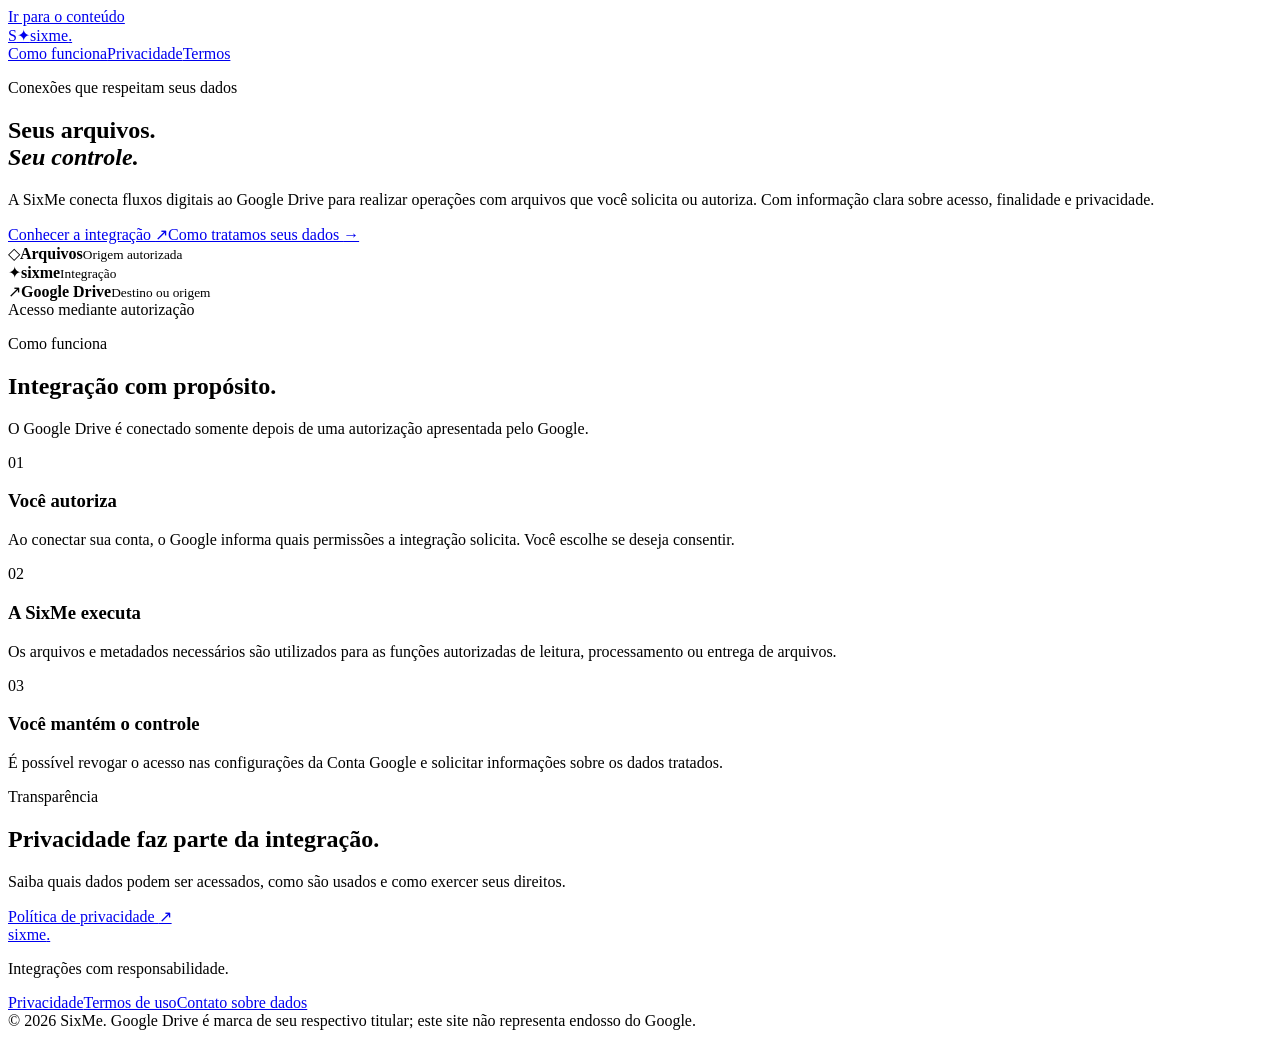
==== index.html @ 87212763 "feat: initialize public SixMe website for Google Drive integration" ====
<!doctype html>
<html lang="pt-BR">
<head>
  <meta charset="utf-8">
  <meta name="viewport" content="width=device-width,initial-scale=1">
  <meta name="theme-color" content="#071d2b">
  <meta name="description" content="SixMe: integrações com Google Drive para fluxos autorizados de arquivos. Conheça o serviço e nossas políticas.">
  <link rel="canonical" href="https://www.sixme.com.br/">
  <link rel="stylesheet" href="/assets/site.css">
  <title>SixMe — Integrações seguras de arquivos</title>
</head>
<body>
  <a class="skip" href="#conteudo">Ir para o conteúdo</a>
  <header class="site-header">
    <div class="wrap nav">
      <a class="brand" href="/" aria-label="SixMe, início"><span class="brand-icon" aria-hidden="true">S<span>✦</span></span><span>sixme<span class="brand-dot">.</span></span></a>
      <nav aria-label="Navegação principal"><a href="#como-funciona">Como funciona</a><a href="/privacidade/">Privacidade</a><a href="/termos/">Termos</a></nav>
    </div>
  </header>
  <main id="conteudo">
    <section class="hero wrap">
      <div class="hero-copy">
        <p class="eyebrow"><span class="pulse"></span> Conexões que respeitam seus dados</p>
        <h1>Seus arquivos.<br><em>Seu controle.</em></h1>
        <p class="lead">A SixMe conecta fluxos digitais ao Google Drive para realizar operações com arquivos que você solicita ou autoriza. Com informação clara sobre acesso, finalidade e privacidade.</p>
        <div class="hero-actions"><a class="btn" href="#como-funciona">Conhecer a integração <span aria-hidden="true">↗</span></a><a class="text-link" href="/privacidade/">Como tratamos seus dados <span aria-hidden="true">→</span></a></div>
      </div>
      <div class="visual" aria-label="Ilustração de fluxo de arquivos autorizado">
        <div class="visual-glow"></div>
        <div class="flow-tile tile-origin"><span class="tile-icon">◇</span><span><strong>Arquivos</strong><small>Origem autorizada</small></span></div>
        <div class="flow-line line-one"></div>
        <div class="flow-center"><span>✦</span><strong>sixme</strong><small>Integração</small></div>
        <div class="flow-line line-two"></div>
        <div class="flow-tile tile-drive"><span class="tile-icon">↗</span><span><strong>Google Drive</strong><small>Destino ou origem</small></span></div>
        <div class="flow-note"><span class="note-dot"></span> Acesso mediante autorização</div>
      </div>
    </section>
    <section id="como-funciona" class="section wrap">
      <div class="section-head"><p class="eyebrow">Como funciona</p><h2>Integração com propósito.</h2><p>O Google Drive é conectado somente depois de uma autorização apresentada pelo Google.</p></div>
      <div class="feature-grid">
        <article class="feature"><span class="feature-number">01</span><h3>Você autoriza</h3><p>Ao conectar sua conta, o Google informa quais permissões a integração solicita. Você escolhe se deseja consentir.</p></article>
        <article class="feature"><span class="feature-number">02</span><h3>A SixMe executa</h3><p>Os arquivos e metadados necessários são utilizados para as funções autorizadas de leitura, processamento ou entrega de arquivos.</p></article>
        <article class="feature"><span class="feature-number">03</span><h3>Você mantém o controle</h3><p>É possível revogar o acesso nas configurações da Conta Google e solicitar informações sobre os dados tratados.</p></article>
      </div>
    </section>
    <section class="wrap policy-strip"><div><p class="eyebrow">Transparência</p><h2>Privacidade faz parte da integração.</h2><p>Saiba quais dados podem ser acessados, como são usados e como exercer seus direitos.</p></div><a class="btn btn-outline" href="/privacidade/">Política de privacidade <span aria-hidden="true">↗</span></a></section>
  </main>
  <footer><div class="wrap footer-inner"><div><a class="brand footer-brand" href="/">sixme<span class="brand-dot">.</span></a><p>Integrações com responsabilidade.</p></div><div class="footer-links"><a href="/privacidade/">Privacidade</a><a href="/termos/">Termos de uso</a><a href="mailto:privacidade@sixme.com.br">Contato sobre dados</a></div></div><div class="wrap copyright">© 2026 SixMe. Google Drive é marca de seu respectivo titular; este site não representa endosso do Google.</div></footer>
</body>
</html>
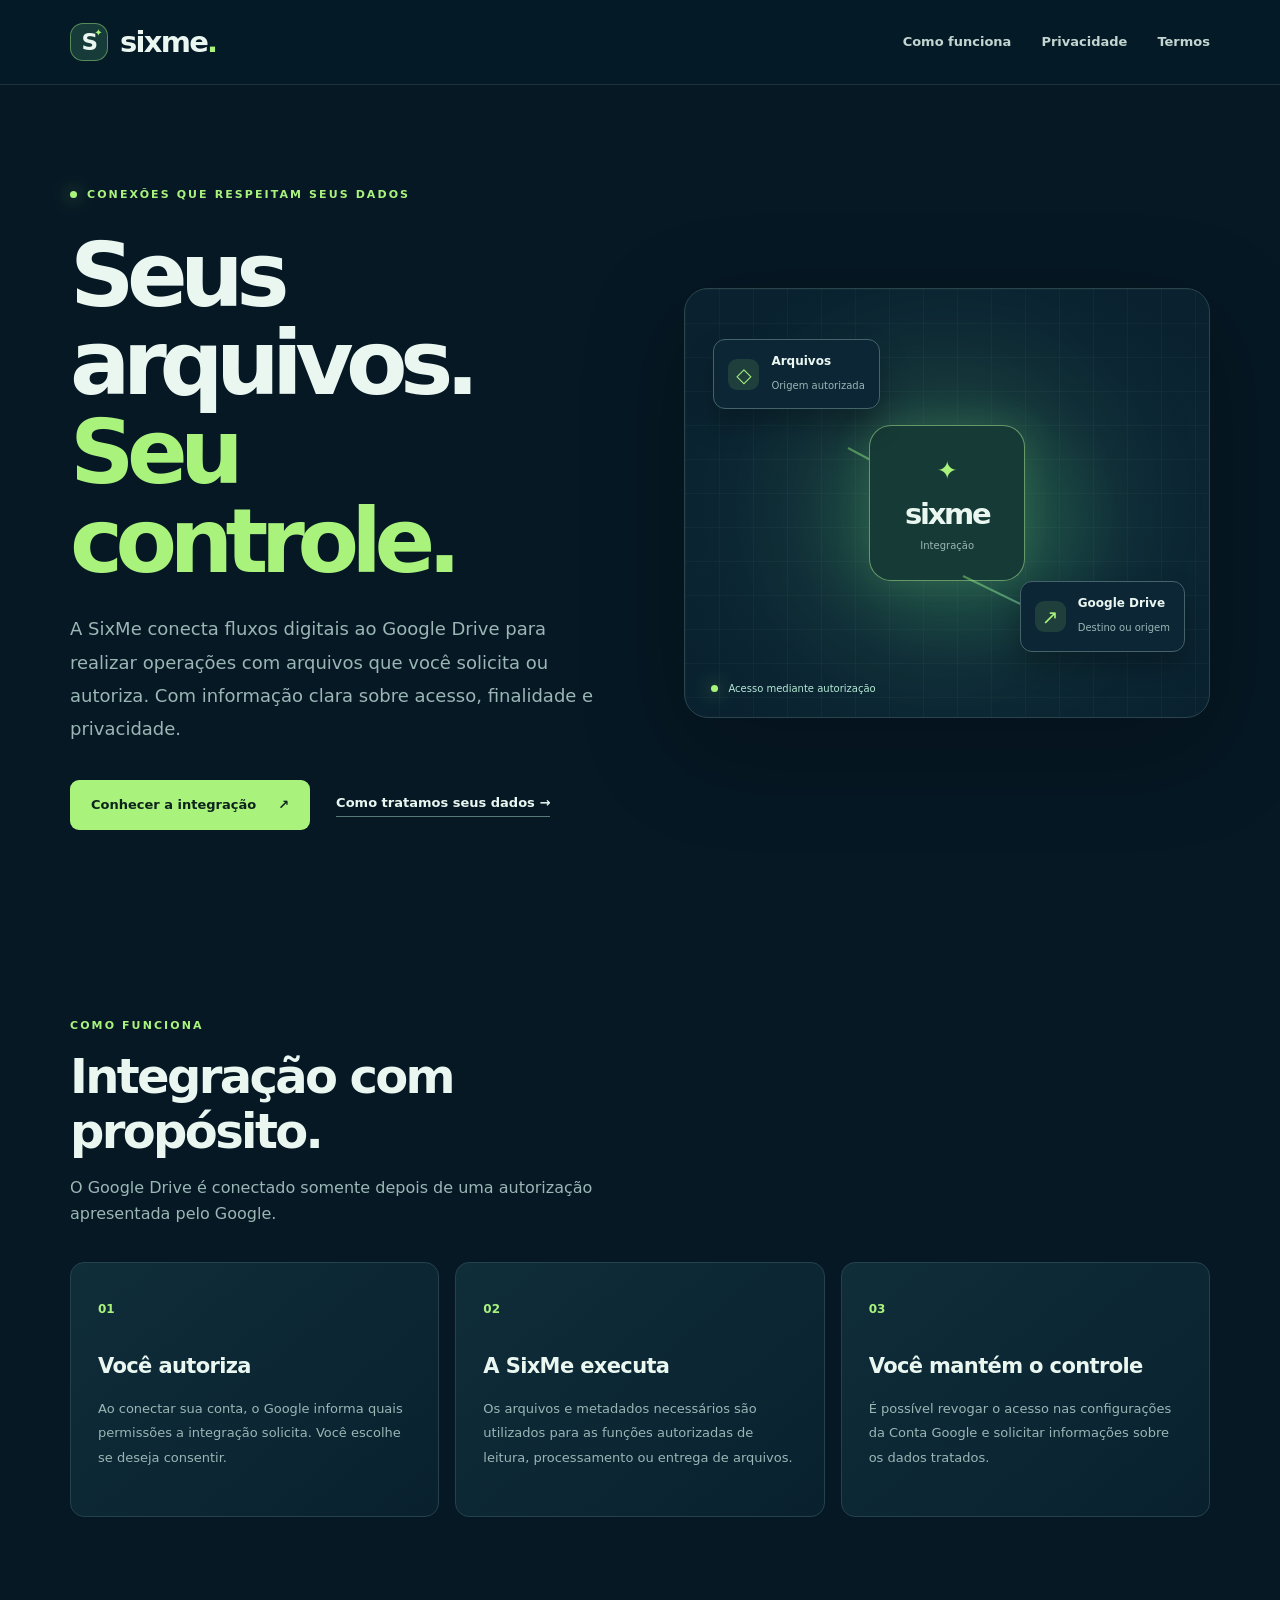
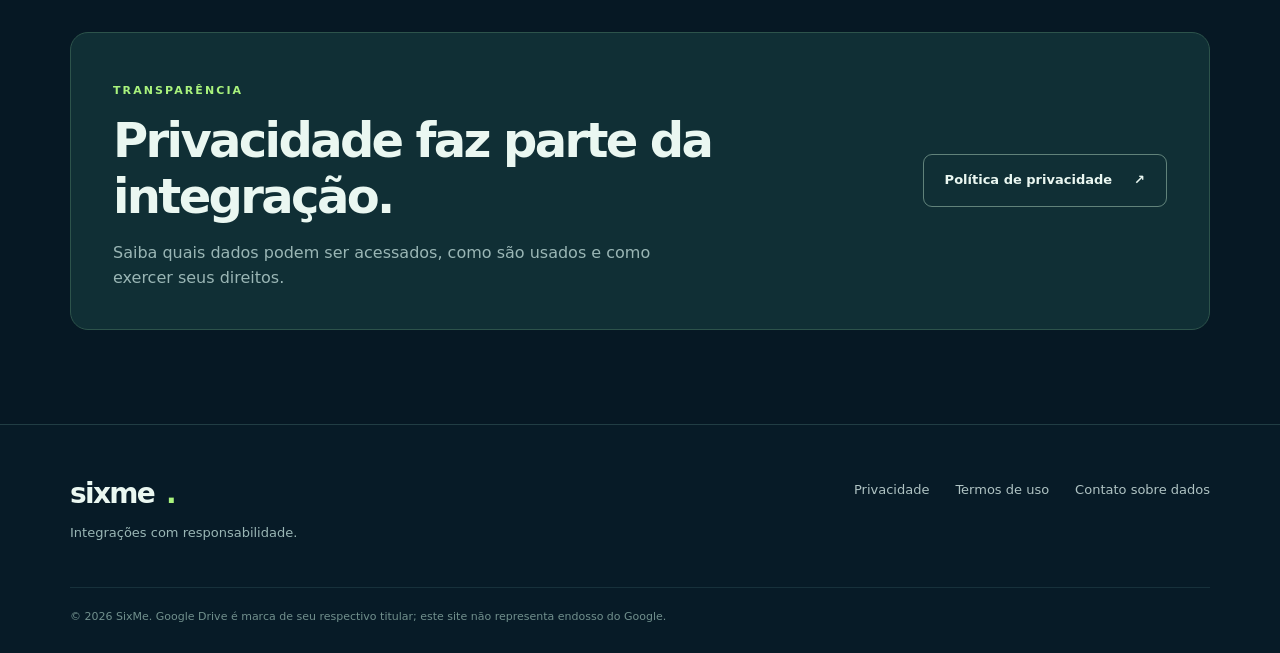
==== commit cfedabdb: "fix: use contato@sixme.com.br as public contact email" ====
--- a/index.html
+++ b/index.html
@@ -45,6 +45,6 @@
     </section>
     <section class="wrap policy-strip"><div><p class="eyebrow">Transparência</p><h2>Privacidade faz parte da integração.</h2><p>Saiba quais dados podem ser acessados, como são usados e como exercer seus direitos.</p></div><a class="btn btn-outline" href="/privacidade/">Política de privacidade <span aria-hidden="true">↗</span></a></section>
   </main>
-  <footer><div class="wrap footer-inner"><div><a class="brand footer-brand" href="/">sixme<span class="brand-dot">.</span></a><p>Integrações com responsabilidade.</p></div><div class="footer-links"><a href="/privacidade/">Privacidade</a><a href="/termos/">Termos de uso</a><a href="mailto:privacidade@sixme.com.br">Contato sobre dados</a></div></div><div class="wrap copyright">© 2026 SixMe. Google Drive é marca de seu respectivo titular; este site não representa endosso do Google.</div></footer>
+  <footer><div class="wrap footer-inner"><div><a class="brand footer-brand" href="/">sixme<span class="brand-dot">.</span></a><p>Integrações com responsabilidade.</p></div><div class="footer-links"><a href="/privacidade/">Privacidade</a><a href="/termos/">Termos de uso</a><a href="mailto:contato@sixme.com.br">Contato sobre dados</a></div></div><div class="wrap copyright">© 2026 SixMe. Google Drive é marca de seu respectivo titular; este site não representa endosso do Google.</div></footer>
 </body>
 </html>
--- a/assets/site.css
+++ b/assets/site.css
@@ -0,0 +1,9 @@
+:root{--bg:#061824;--panel:#0d2633;--panel2:#102d3a;--line:#25424c;--txt:#eaf7f1;--muted:#9ab6b5;--accent:#a9f37d;--accent2:#6bd8c6;--max:1140px;color-scheme:dark}
+*{box-sizing:border-box}html{scroll-behavior:smooth}body{margin:0;background:var(--bg);color:var(--txt);font-family:Inter,ui-sans-serif,system-ui,-apple-system,BlinkMacSystemFont,"Segoe UI",sans-serif;line-height:1.6}a{color:inherit}a:focus-visible{outline:3px solid var(--accent);outline-offset:4px}::selection{background:var(--accent);color:var(--bg)}.wrap{width:min(calc(100% - 48px),var(--max));margin:auto}.skip{position:absolute;top:-100px;left:12px;padding:10px 16px;background:var(--accent);color:var(--bg);z-index:10}.skip:focus{top:10px}
+.site-header{border-bottom:1px solid rgba(255,255,255,.09);background:#071c29d9;backdrop-filter:blur(14px);position:sticky;top:0;z-index:5}.nav{min-height:84px;display:flex;align-items:center;justify-content:space-between;gap:24px}.brand{text-decoration:none;display:inline-flex;gap:12px;align-items:center;font-size:29px;letter-spacing:-.06em;font-weight:760;line-height:1}.brand-dot{color:var(--accent)}.brand-icon{height:38px;width:38px;border:1px solid #a9f37d70;border-radius:13px;background:#163b39;display:flex;align-items:center;justify-content:center;font-size:23px;position:relative}.brand-icon span{font-size:10px;position:absolute;right:6px;top:4px;color:var(--accent)}nav{display:flex;gap:30px}nav a{font-size:13px;text-decoration:none;color:#c2d5d0;font-weight:650}nav a:hover,.footer-links a:hover{color:var(--accent)}
+.hero{min-height:630px;display:grid;grid-template-columns:1.04fr .96fr;gap:45px;align-items:center;padding-top:90px;padding-bottom:96px}.eyebrow{font-size:11px;font-weight:800;letter-spacing:.19em;text-transform:uppercase;color:var(--accent);display:flex;align-items:center;gap:10px}.pulse,.note-dot{height:7px;width:7px;border-radius:50%;background:var(--accent);box-shadow:0 0 18px #a9f37dbb}.hero h1{font-size:clamp(58px,7vw,101px);line-height:.99;letter-spacing:-.085em;margin:27px 0}.hero h1 em{font-style:normal;color:var(--accent)}.lead{font-size:18px;color:var(--muted);max-width:530px;line-height:1.85}.hero-actions{display:flex;gap:26px;align-items:center;flex-wrap:wrap;margin-top:34px}.btn{display:inline-flex;justify-content:center;gap:22px;align-items:center;background:var(--accent);color:#0d241b;font-weight:800;padding:15px 21px;text-decoration:none;border-radius:9px;font-size:13px;transition:transform .15s,background .15s}.btn:hover{transform:translateY(-2px);background:#c7ffa5}.text-link{text-decoration:none;border-bottom:1px solid #597a76;padding-bottom:3px;font-size:13px;font-weight:750}.text-link:hover{color:var(--accent)}.btn-outline{background:none;border:1px solid #aacdb886;color:var(--txt);white-space:nowrap}.btn-outline:hover{background:#17382e}
+.visual{height:430px;border:1px solid #29454a;border-radius:24px;background:radial-gradient(ellipse at 53% 55%,#164d49 0%,#0d2936 43%,#0a2230 80%);position:relative;overflow:hidden;box-shadow:0 30px 100px #0004}.visual:before{content:"";position:absolute;inset:0;background-image:linear-gradient(#b2ffdd08 1px,transparent 1px),linear-gradient(90deg,#b2ffdd08 1px,transparent 1px);background-size:34px 34px}.visual-glow{position:absolute;inset:100px 140px;border-radius:50%;background:#9afc7b2a;filter:blur(70px)}.flow-center{position:absolute;left:50%;top:50%;transform:translate(-50%,-50%);background:#163a36;border:1px solid #b7f59a80;border-radius:22px;display:flex;flex-direction:column;align-items:center;justify-content:center;width:156px;height:156px;box-shadow:0 0 40px #a6e98122}.flow-center>span{color:var(--accent);font-size:25px}.flow-center strong{font-size:29px;letter-spacing:-.08em}.flow-center small,.flow-tile small{color:var(--muted);font-size:10px}.flow-tile{position:absolute;z-index:1;padding:12px 14px;min-width:165px;border:1px solid #45636a;background:#0c2635;box-shadow:0 15px 28px #0004;border-radius:12px;display:flex;align-items:center;gap:12px}.flow-tile strong{display:block;font-size:12px}.flow-tile .tile-icon{display:grid;place-items:center;width:31px;height:31px;border-radius:9px;background:#a6f07b1e;color:var(--accent);font-size:20px}.tile-origin{top:50px;left:28px}.tile-drive{bottom:65px;right:24px}.flow-line{position:absolute;height:2px;background:linear-gradient(90deg,#9bfa7b88,#68b8c0);transform-origin:0 50%;opacity:.8}.line-one{width:160px;left:31%;top:37%;transform:rotate(28deg)}.line-two{width:160px;left:53%;top:67%;transform:rotate(26deg)}.flow-note{position:absolute;bottom:20px;left:26px;display:flex;align-items:center;gap:10px;font-size:10px;color:#b5e9d6}
+.section{padding:80px 0 115px}.section-head{max-width:610px;margin-bottom:36px}.section-head h2,.policy-strip h2{font-size:clamp(31px,4vw,48px);letter-spacing:-.055em;line-height:1.15;margin:14px 0}.section-head p:not(.eyebrow),.policy-strip p:not(.eyebrow){color:var(--muted);font-size:16px}.feature-grid{display:grid;grid-template-columns:repeat(3,1fr);gap:16px}.feature{border:1px solid var(--line);padding:32px 27px;background:linear-gradient(140deg,#102d3a,#09212e);border-radius:14px;min-height:245px}.feature-number{font-size:12px;font-weight:800;color:var(--accent)}.feature h3{font-size:21px;letter-spacing:-.03em;margin:29px 0 8px}.feature p{color:var(--muted);font-size:13px;line-height:1.9}.policy-strip{border-radius:18px;background:#102f35;border:1px solid #2d534b;padding:38px 42px;margin-bottom:94px;display:flex;align-items:center;justify-content:space-between;gap:34px}.policy-strip p:not(.eyebrow){margin-bottom:0;max-width:590px}
+footer{border-top:1px solid #213d44;background:#071b27}.footer-inner{padding:55px 0 30px;display:flex;justify-content:space-between;gap:24px}.footer-brand{font-size:28px}.footer-inner p{color:var(--muted);font-size:13px}.footer-links{display:flex;gap:26px;align-items:start;flex-wrap:wrap}.footer-links a{font-size:13px;color:#afc3c3;text-decoration:none}.copyright{padding:20px 0 27px;border-top:1px solid #17313b;color:#71908d;font-size:11px}
+.legal-hero{padding:75px 0 28px;max-width:860px}.legal-hero h1{font-size:clamp(45px,6vw,70px);line-height:1.1;letter-spacing:-.07em;margin:15px 0}.legal-hero p{color:var(--muted);max-width:700px}.legal{max-width:860px;padding:10px 0 105px}.legal h2{font-size:21px;margin:34px 0 10px;letter-spacing:-.04em}.legal p,.legal li{color:#b2c9c6;font-size:15px;line-height:1.9}.legal ul{padding-left:20px}.legal a{color:var(--accent);text-underline-offset:4px}.legal .info{border-left:3px solid var(--accent);padding:15px 21px;background:#0e2a35;margin:24px 0;color:#d2e9de;border-radius:0 8px 8px 0}.legal .info p{margin:0}.legal .date{font-size:12px;color:#86aaa6}
+@media(max-width:890px){.hero{grid-template-columns:1fr;padding-top:70px}.visual{max-width:600px;width:100%;margin:auto}.feature-grid{grid-template-columns:1fr}.feature{min-height:auto}.policy-strip{align-items:start;flex-direction:column}.section{padding-top:45px}}@media(max-width:560px){.wrap{width:min(calc(100% - 32px),var(--max))}.nav{min-height:72px}.brand{font-size:24px}.brand-icon{width:32px;height:32px}nav{gap:12px}nav a{font-size:11px}nav a:first-child{display:none}.hero{padding-top:52px;gap:40px}.hero h1{font-size:58px}.lead{font-size:16px}.visual{height:370px}.tile-origin{left:13px;top:30px}.tile-drive{right:9px;bottom:56px}.flow-center{width:126px;height:126px}.flow-line{display:none}.policy-strip{padding:25px}.footer-inner{flex-direction:column}.footer-links{gap:18px}.legal-hero{padding-top:50px}}
